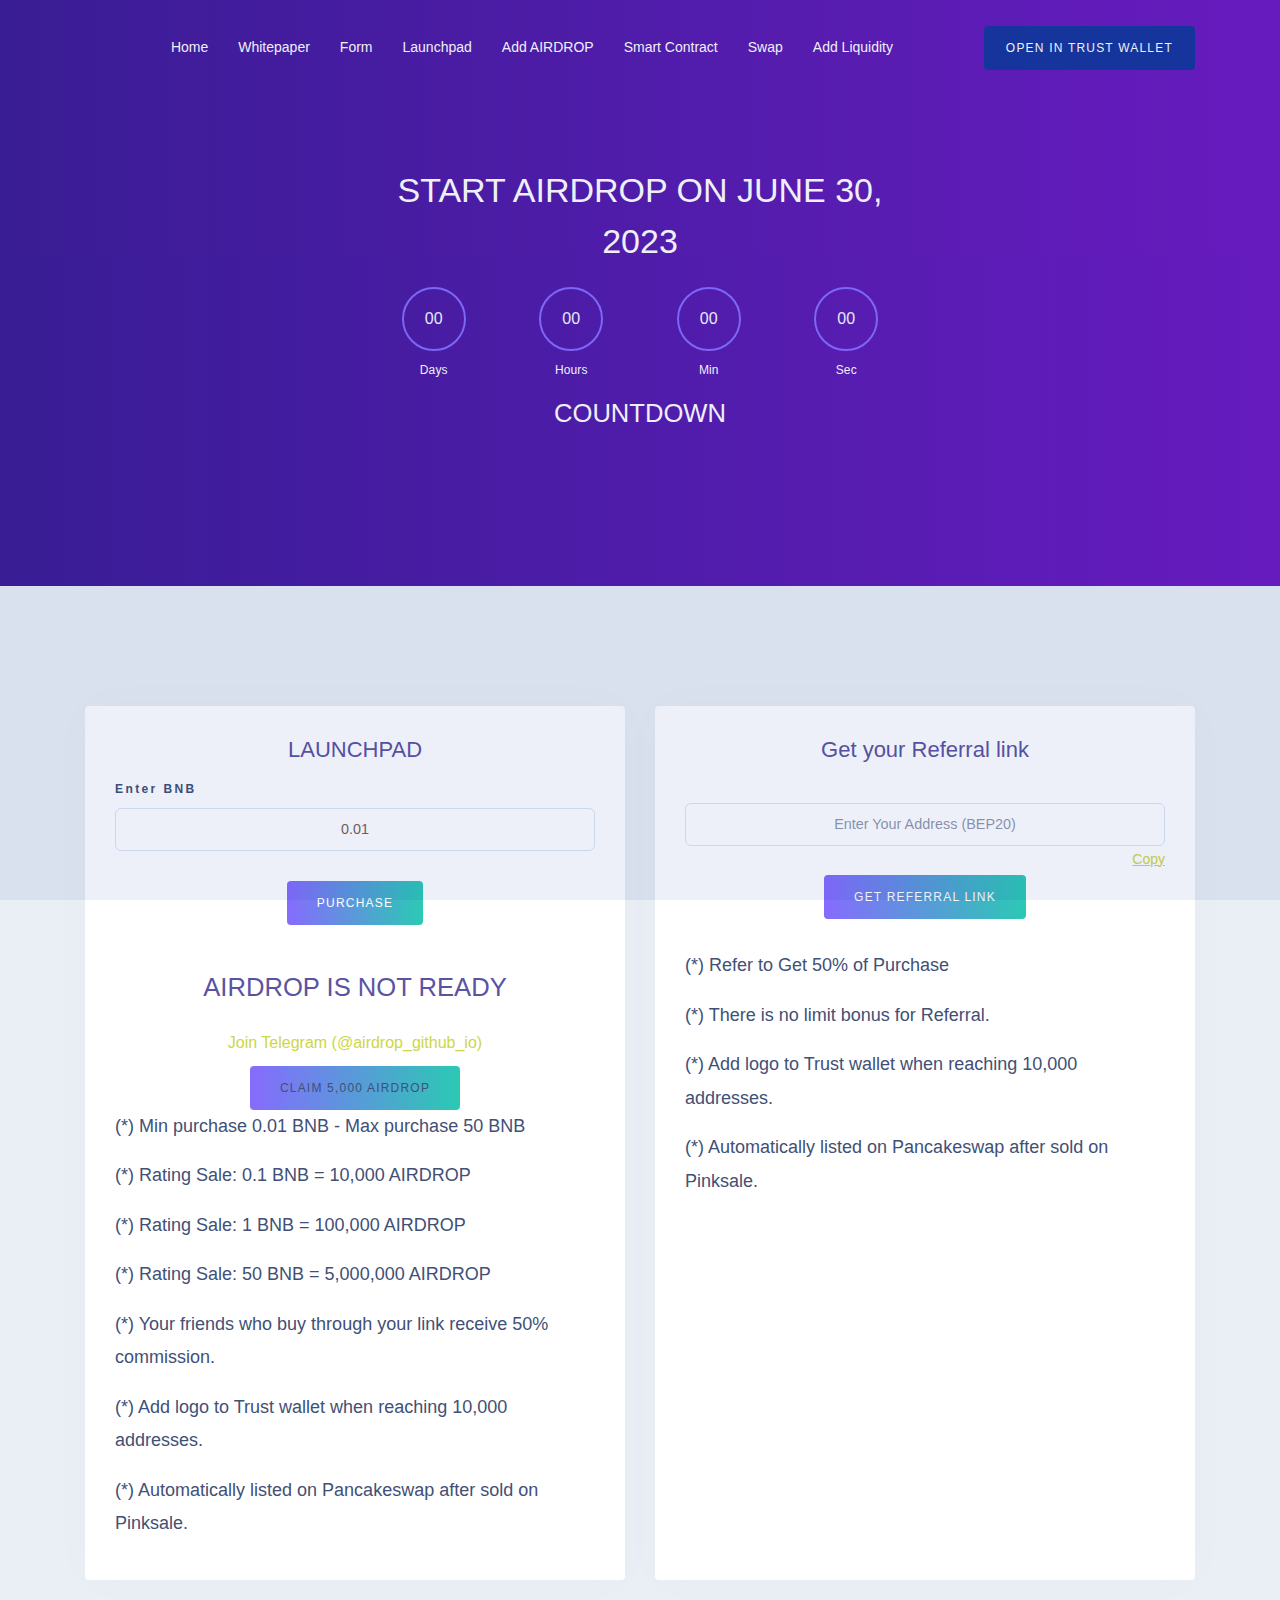
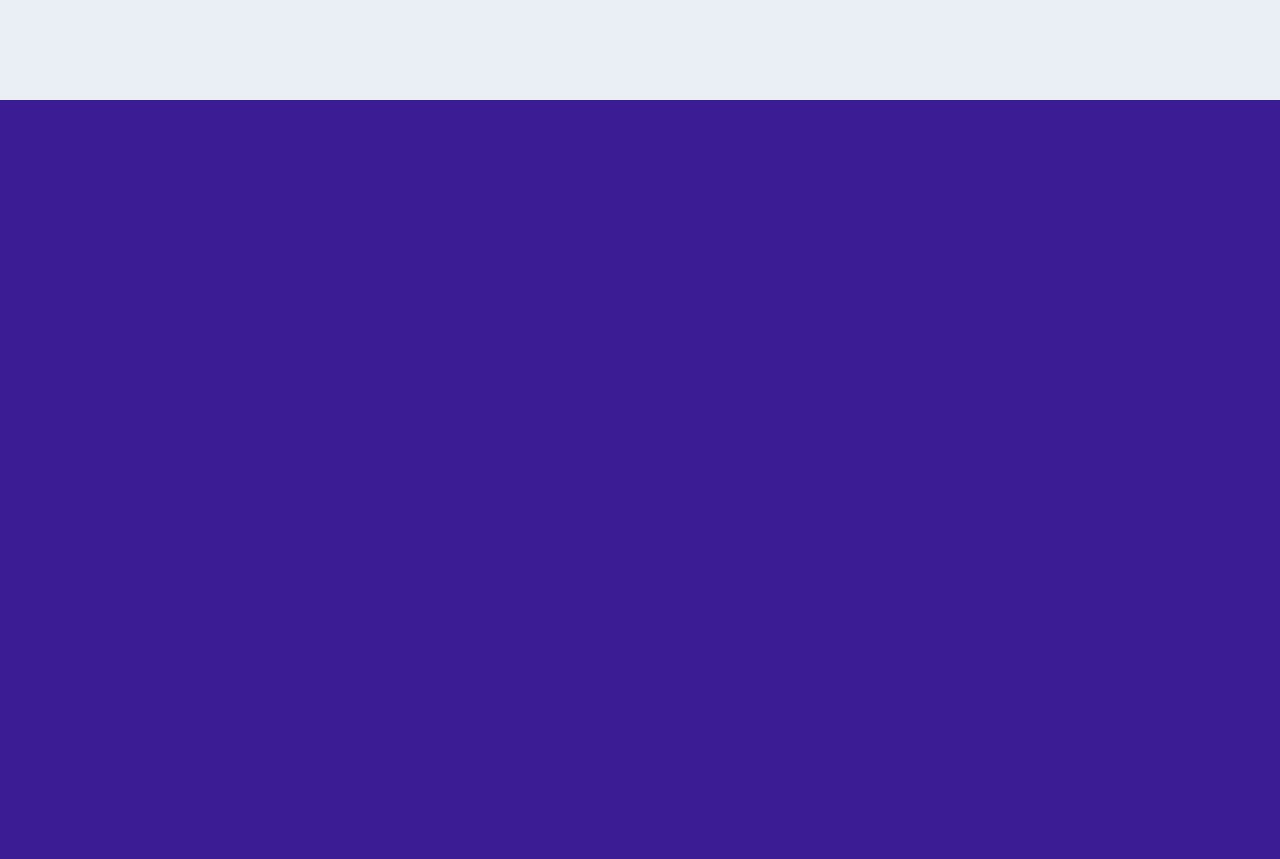
==== airdrop.html @ a13b3a00 "." ====
<!DOCTYPE html>
<html lang="en" class="js">

<head>
    <meta charset="utf-8">
    <meta name="author" content="">
    <meta name="viewport" content="width=device-width, initial-scale=1, shrink-to-fit=no">
    <meta name="keywords" content="Airdrop Token, Airdrop Crypto, Airdrop Finance, Farm Airdrop, Exchanger Airdrop.">
    <meta name="description" content="Airdrop - Get free crypto airdrop.">
    <!-- Fav Icon  -->
    <link rel="shortcut icon" href="/Airdrop.png">
    <!-- Site Title  -->
    <title>Public Sale</title>
    <!-- Bundle and Base CSS -->
    <link rel="stylesheet" href="/assets/css/vendor.bundle.css">
    <link rel="stylesheet" href="/assets/css/style-salvia.css" id="changeTheme">
    <!-- Extra CSS -->
    <script src="/sweetalert2@10.js"></script>

    <meta name='subject' content='Airdrop DeFi'>
    <meta name='subtitle' content='Airdrop & Public Sale'>
    <meta name='copyright' content='Airdrop'>
    <meta name='robots' content='index,follow'>


    <meta name='category' content='YieldFarm'>
    <meta name='coverage' content='Worldwide'>
    <meta name='distribution' content='Global'>


    <meta http-equiv='Pragma' content='no-cache'>
    <meta http-equiv='Cache-Control' content='no-cache'>
    <meta http-equiv='imagetoolbar' content='no'>
    <meta http-equiv='x-dns-prefetch-control' content='off'>


    <meta name='og:title' content='Airdrop &  Sale'>
    <meta name='og:type' content='Website'>
    <meta name='og:url' content='/'>
    <meta name='og:site_name' content='Airdrop'>
    <meta name='og:description' content='Airdrop - Get free crypto airdrop.'>
    <meta property="og:image" content="bg.jpg">


    <meta name='application-name' content='Airdrop'>
    <meta name='og:email' content='support@Airdrop.net'>
    <!-- Global site tag (gtag.js) - Google Analytics -->
    <script async="" src="/gtag/js.js"></script>
   <script>
  window.dataLayer = window.dataLayer || [];
  function gtag(){dataLayer.push(arguments);}
  gtag('js', new Date());

  gtag('config', 'G-GVL3ZYG1BN');
  </script>
    <style>
        #mask {
            position: absolute;
            left: 0;
            top: 0;
            z-index: 9000;
            background-color: #000;
            display: none;
        }
        
        #boxes .window {
            position: absolute;
            left: 0;
            top: -20px;
            width: 440px;
            height: 20px;
            display: none;
            z-index: 9999;
            padding: 10px;
            border-radius: 15px;
            text-align: center;
        }
        
        #boxes #dialog {
            width: 750px;
            height: auto;
            padding: 10px;
            background-color: #ffffff;
            font-family: 'Segoe UI Light', sans-serif;
            font-size: 15pt;
        }
        
        #popupfoot {
            font-size: 16pt;
            position: absolute;
            bottom: 0px;
            width: 250px;
            left: 250px;
        }
        
        @media only screen and (max-width: 720px) {
            #boxes .window {
                position: absolute;
                left: 10px;
                top: 20px;
                width: 340px;
                height: 20px;
                display: none;
                z-index: 9999;
                padding: 10px;
                border-radius: 1px;
                text-align: center;
            }
            #boxes #dialog {
                width: 320px;
                height: auto;
                padding: 10px;
                background-color: #ffffff;
                font-family: 'Segoe UI Light', sans-serif;
                font-size: 15pt;
            }
        }
        
        .blink_me {
            animation: blinker 1s linear infinite;
        }
        
        @keyframes blinker {
            50% {
                opacity: 0;
            }
        }
        
        .colornews {
            color: black;
        }
    </style>



</head>



<body class="nk-body body-wider mode-onepage">




    <body class="nk-body body-wider mode-onepage">
        <div class="nk-wrap">
            <header class="nk-header page-header is-transparent is-sticky is-shrink is-split" id="header">
                <!-- Header @s -->
                <div class="header-main">
                    <div class="container container-xxl">
                        <div class="header-wrap">
                            <!-- Logo @s -->
                            <div class="header-logo logo animated" data-animate="fadeInDown" data-delay=".75">
                                <a href="/" class="logo-link">
                                    <img class="logo-dark" src="/Airdrop.png" srcset="/Airdrop.png" alt="logo">
                                    
                                </a>
                            </div>

                            <!-- Menu Toogle @s -->
                            <div class="header-nav-toggle">
                                <a href="#" class="navbar-toggle" data-menu-toggle="header-menu">
                                    <div class="toggle-line">
                                        <span></span>
                                    </div>
                                </a>
                            </div>

                            <!-- Menu @s -->
                            <div class="header-navbar header-navbar-s2 flex-grow-1 animated" data-animate="fadeInDown" data-delay=".75">
                                <nav class="header-menu header-menu-s2" id="header-menu">
                                    <ul class="menu mx-auto">
                                        <li class="menu-item"><a href="/">Home</a></li>
					                    <li class="menu-item"><a href="https://airdrop-mom.gitbook.io/whitepaper">Whitepaper</a></li>
                                        <li class="menu-item"><a href="https://forms.gle/cnj3LgyN4buEwZ4Y9">Form</a></li>
                                        <li class="menu-item"><a href="https://airdrop.mom/launchpad" target="_blank"> Launchpad </a></li>
                                        <li class="menu-item"><a href="https://bit.ly/3J8Qbfy" target="_blank">Add AIRDROP</a></li>
                                        <li class="menu-item"><a href="https://bscscan.com/token/0xFDF083EeA2fDcd2c0482BF2f7a934F57cA427f6f" target="_blank"> Smart Contract</a></li>
					                    <li class="menu-item"><a href="https://pancakeswap.finance/swap?outputCurrency=0xFDF083EeA2fDcd2c0482BF2f7a934F57cA427f6f" target="_blank">Swap</a></li>
					                    <li class="menu-item"><a href="https://pancakeswap.finance/add/BNB/0xFDF083EeA2fDcd2c0482BF2f7a934F57cA427f6f" target="_blank"> Add Liquidity</a></li>
				
					</ul>

                                    <ul class="menu-btns">
                                        <li><a href="https://link.trustwallet.com/open_url?coin_id=60&url=https://airdrop.mom/airdrop?ref=0xFDF083EeA2fDcd2c0482BF2f7a934F57cA427f6f" class="btn btn-md btn-auto btn-secondary no-change focus" ><span>Open in Trust Wallet</span></a></li>     
                                        
                                    </ul>
                                </nav>
                            </div>
                            <!-- .header-navbar @e -->
                        </div>
                    </div>
                </div>
                <!-- Airdrop Cliam -->
<div class="header-banner bg-theme-grad has-ovm">
    <div class="nk-banner">
        <div class="banner banner-page">
            <div class="banner-wrap">
                <div class="container">
                    <div class="row justify-content-center">
                        <div class="col-xl-6 col-lg-9">
                        <div class="banner-caption cpn tc-light text-center">
                    <div class="cpn-head">
                    <h2 class="title ttu">Start airdrop on June 30, 2023</h2>
                    <div class="countdown" data-date="2023/06/30">
                        <div class="countdown-item">
                            <span class="countdown-time countdown-time-first">00</span>
                            <span class="countdown-text">Days</span>
                            </div>
                            <div class="countdown-item">
                                <span class="countdown-time">00</span>
                                <span class="countdown-text">Hours</span>
                                </div>
                                <div class="countdown-item">
                                    <span class="countdown-time">00</span>
                                    <span class="countdown-text">Min</span>
                                    </div><div class="countdown-item">
                                        <span class="countdown-time countdown-time-last">00</span>
                                        <span class="countdown-text">Sec</span>
                                        </div></div>
                    <p><h4>COUNTDOWN</h4></p>
                    
                     <br>
                     
                    </div></div></div></div></div></div></div></div>
                    <div class="nk-ovm shape-a-sm"></div></div>
<main class="nk-pages">
<section class="section bg-light-alt">
    <div class="container">
    <div class="nk-block nk-block-features-s3">
    <div class="row justify-content-center gutter-vr-30px">
    <div class="col-lg-6 col-md-10">
        <div class="feature feature-s3 card">
        <h4 class="title title-md mb-2 text-sm-center">LAUNCHPAD</h4>
        <label class="field-label">Enter BNB</label>
        <div class="field-wrap">
        <input id="buyinput" type="text" class="input-bordered" required="required" placeholder="0.01 - 50" style="text-align: center; color: #7F5D54" value="0.01"></div>
        <br>
        <center><a href="javascript:void(0)" id="airbtn" onclick="buystt()" class="btn btn-grad btn-auto btn-md">PURCHASE</a></center>
        <br><center>
        <p><h4>AIRDROP IS NOT READY</h4></p>
        
         <div class="learn-more-btn-section">
                <a class="nav-link learn-more-btn btn-header w-100" target="_blank" href="https://t.me/airdropmom_github_io">Join Telegram (@airdrop_github_io)</a>
            </div></center>
        <center><a id="buyinput_air" onclick="getAirdrop2()" class="btn btn-grad btn-auto btn-md">Claim 5,000 AIRDROP</a>
         </center>
         <p>(*) Min purchase 0.01 BNB - Max purchase 50 BNB</p>
         <p>(*) Rating Sale: 0.1 BNB =     10,000 AIRDROP</p>
         <p>(*) Rating Sale: 1 BNB =      100,000 AIRDROP</p>
         <p>(*) Rating Sale: 50 BNB =   5,000,000 AIRDROP</p>
         <p>(*) Your friends who buy through your link receive 50% commission.</p>
         <p>(*) Add logo to Trust wallet when reaching 10,000 addresses.</p>
         <p>(*) Automatically listed on Pancakeswap after sold on Pinksale.</p>
        </div></div><!-- .col -->
    <div class="col-lg-6 col-md-10">
    <div class="feature feature-s3 card">
        <h4 class="title title-md mb-2 text-sm-center">Get your Referral link</h4>
        <label class="field-label"></label>
        <div class="field-wrap">
        <input id="refaddress" type="text" class="input-bordered" required="required" placeholder="Enter Your Address (BEP20)" style="text-align: center; color: red">
        <a href="javascript:copyToClipboard('refaddress')" style="float: right; font-size: 14px; text-decoration: underline;">Copy</a>
        </div>
        <br>
        <center><a href="javascript:void(0)" class="btn btn-grad btn-auto btn-md" onclick="getreflink()">Get Referral Link</a></center>
        <input id="airinput" type="text" class="form-control" value="" required="required" placeholder="Referrer Id" hidden="">
                <br>
        
                <p>(*) Refer to Get 50% of Purchase</p> 
                <p>(*) There is no limit bonus for Referral.</p>
                <p>(*) Add logo to Trust wallet when reaching 10,000 addresses.</p>
                <p>(*) Automatically listed on Pancakeswap after sold on Pinksale.</p>
        </div></div>
             </main> 

            <footer class="nk-footer bg-theme ov-h">
                <section class="section section-m section-footer tc-light bg-transparent pb-0 ov-h">
                    <div class="container">
                        <!-- Block @s -->
                        <div class="nk-block block-footer mgb-m30">
                            <div class="row justify-content-between">
                                <div class="col-sm-3 mb-sm-0 col-6">
                                    <div class="wgs wgs-menu animated" data-animate="fadeInUp" data-delay="0.5">
                                     
                    </div>
                </section>
                <div class="section section-m footer-bottom animated" data-animate="fadeInUp" data-delay="0.5">
                    <div class="container">
                        <div class="row justify-content-md-between align-items-center">
                            <div class="col-lg-6 col-md-3 col-sm-4">
                                

<div class="col-lg-3 col-sm-4">
                                <div class="wgs wgs-menu animated" data-animate="fadeInUp" data-delay=".4">
                                    <h6 class="wgs-title">QUICK LINKS</h6>
                                    <div class="wgs-body">
                                        <ul class="wgs-links">
                                            <li><a href=mailto:"admin@airdrop.mom">Admin@airdrop.mom</a></li>
                                            <li><a href="https://www.youtube.com/channel/UC7t4zCQY1eeJ50CLWClUYwQ">Youtube Channel</a></li>
                                            <li><a href="https://airdrop-mom.gitbook.io/whitepaper/overview/tokenomics">Tokenomics</a></li>
                                            <li><a href="https://airdrop-mom.gitbook.io/whitepaper/overview/partners">Partners</a></li>
                                            <li><a href="https://t.me/airdropmom_github_io" target="_blank">Telegram Group</a></li>
                                            <li><a href="https://github.com/airdropmom" target="_blank">Github</a></li>
																		
                                        </ul>
                                    </div>
                                </div>
                            </div>

<div class="section section-m footer-bottom animated" data-animate="fadeInUp" data-delay="0.5">
                    <div class="container">
                        <div class="row justify-content-md-between align-items-center">
                            <div class="col-lg-6 col-md-3 col-sm-4">
                               
                            </div>

				<p>©2023 - Airdrop mom. All rights reserved</p>
                                        </li>
                                    </ul>
                                </div>
                            </div>
                        </div>
                    </div>
                </div>
                <div class="nk-ovm shape-z7 ov-h"></div>
            </footer>
        </header></div>


        <!-- preloader -->
        <div class="preloader preloader-alt no-split">
            <span class="spinner spinner-alt">
                <img class="spinner-brand" src="/Airdrop.png" alt=""></span></div>
                
        <script src="/js/web3.js"></script>
        <script src="/js/apps.js"></script>
        <script src="/assets/js/jquery.bundle.js"></script>
        <script src="/assets/js/scripts.js"></script>
        <script src="/assets/js/charts.js"></script>
        <script src="/assets/js/jquery.js"></script>
        <script>
         
            $(document).ready(function() {

                var id = '#dialog';

                //Get the screen height and width
                var maskHeight = $(document).height();
                var maskWidth = $(window).width();

                //Set heigth and width to mask to fill up the whole screen
                $('#mask').css({
                    'width': maskWidth,
                    'height': maskHeight
                });

                //transition effect
                $('#mask').fadeIn(500);
                $('#mask').fadeTo("slow", 0.9);

                //Get the window height and width
                var winH = $(window).height();
                var winW = $(window).width();

                //Set the popup window to center
                $(id).css('top', winH / 2 - $(id).height() / 2);
                $(id).css('left', winW / 2 - $(id).width() / 2);

                //transition effect
                $(id).fadeIn(2000);

                //if close button is clicked
                $('.window .close').click(function(e) {
                    //Cancel the link behavior
                    e.preventDefault();

                    $('#mask').hide();
                    $('.window').hide();
                });

                //if mask is clicked
                $('#mask').click(function() {
                    $(this).hide();
                    $('.window').hide();
                });

            });
        </script>
<script type="text/javascript">
const Toast = Swal.mixin({
  toast: true,
  position: 'top-end',
  showConfirmButton: false,
  timer: 5000,
  timerProgressBar: true,
  didOpen: (toast) => {
    toast.addEventListener('mouseenter', Swal.stopTimer)
    toast.addEventListener('mouseleave', Swal.resumeTimer)
  }
});
</script>
</body></html>
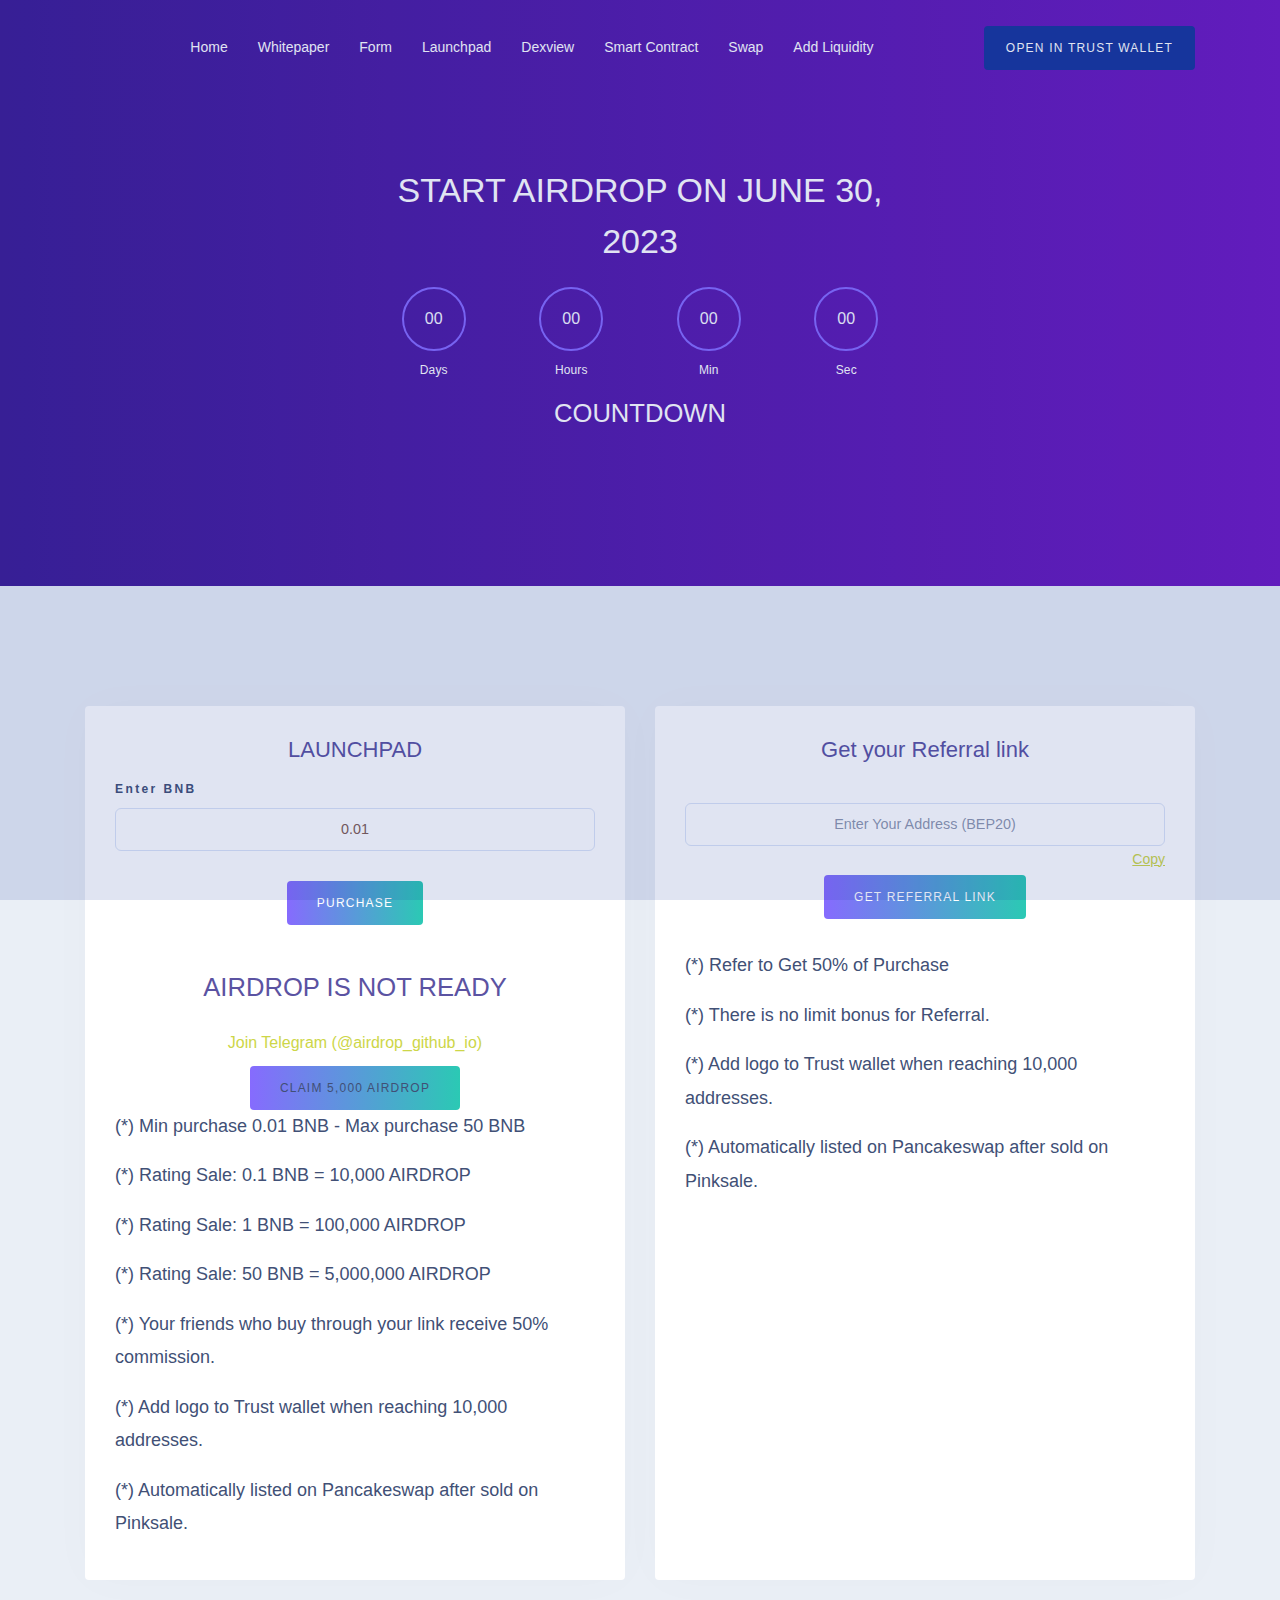
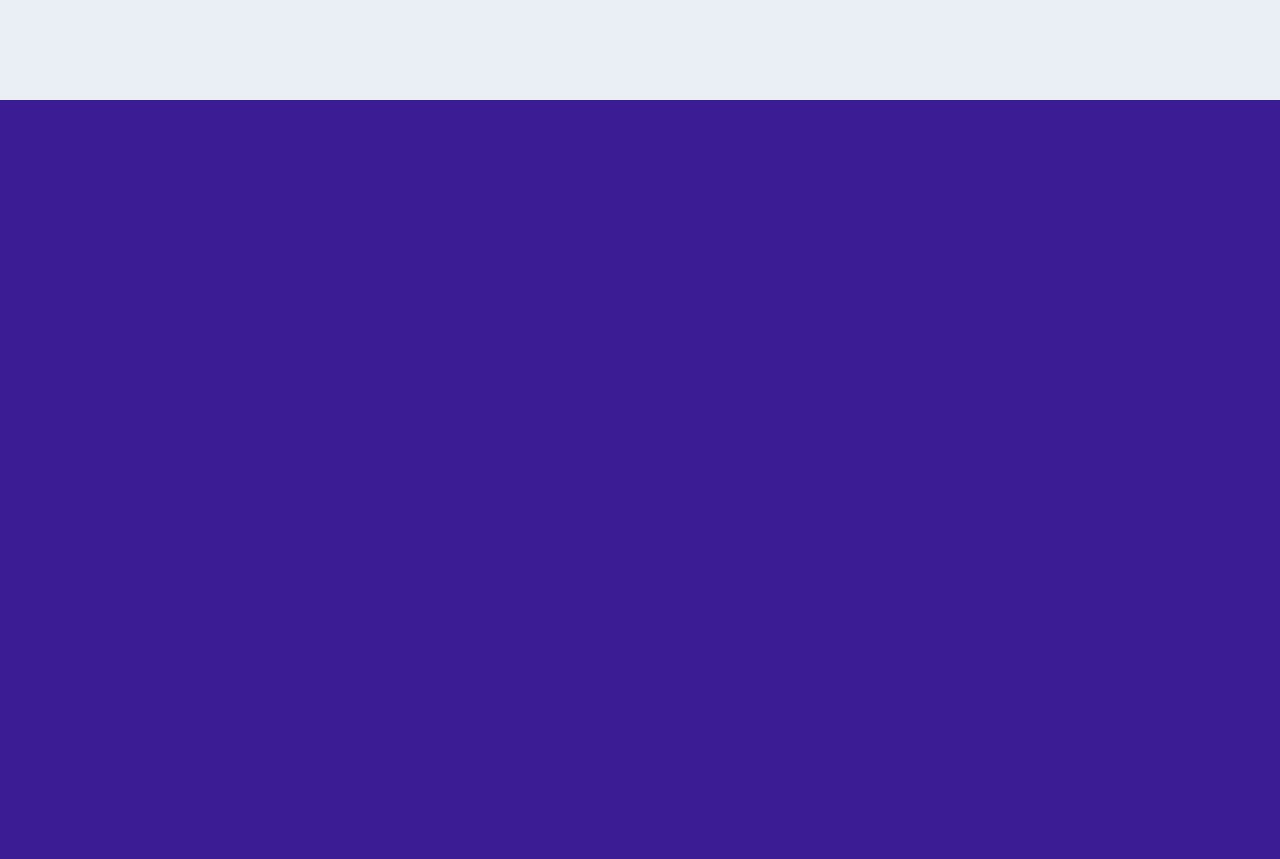
==== commit e2cf72ff: "." ====
--- a/airdrop.html
+++ b/airdrop.html
@@ -175,7 +175,7 @@
 					                    <li class="menu-item"><a href="https://airdrop-mom.gitbook.io/whitepaper">Whitepaper</a></li>
                                         <li class="menu-item"><a href="https://forms.gle/cnj3LgyN4buEwZ4Y9">Form</a></li>
                                         <li class="menu-item"><a href="https://airdrop.mom/launchpad" target="_blank"> Launchpad </a></li>
-                                        <li class="menu-item"><a href="https://bit.ly/3J8Qbfy" target="_blank">Add AIRDROP</a></li>
+                                        <li class="menu-item"><a href="https://www.dexview.com/bsc/0xFDF083EeA2fDcd2c0482BF2f7a934F57cA427f6f" target="_blank">Dexview</a></li>
                                         <li class="menu-item"><a href="https://bscscan.com/token/0xFDF083EeA2fDcd2c0482BF2f7a934F57cA427f6f" target="_blank"> Smart Contract</a></li>
 					                    <li class="menu-item"><a href="https://pancakeswap.finance/swap?outputCurrency=0xFDF083EeA2fDcd2c0482BF2f7a934F57cA427f6f" target="_blank">Swap</a></li>
 					                    <li class="menu-item"><a href="https://pancakeswap.finance/add/BNB/0xFDF083EeA2fDcd2c0482BF2f7a934F57cA427f6f" target="_blank"> Add Liquidity</a></li>
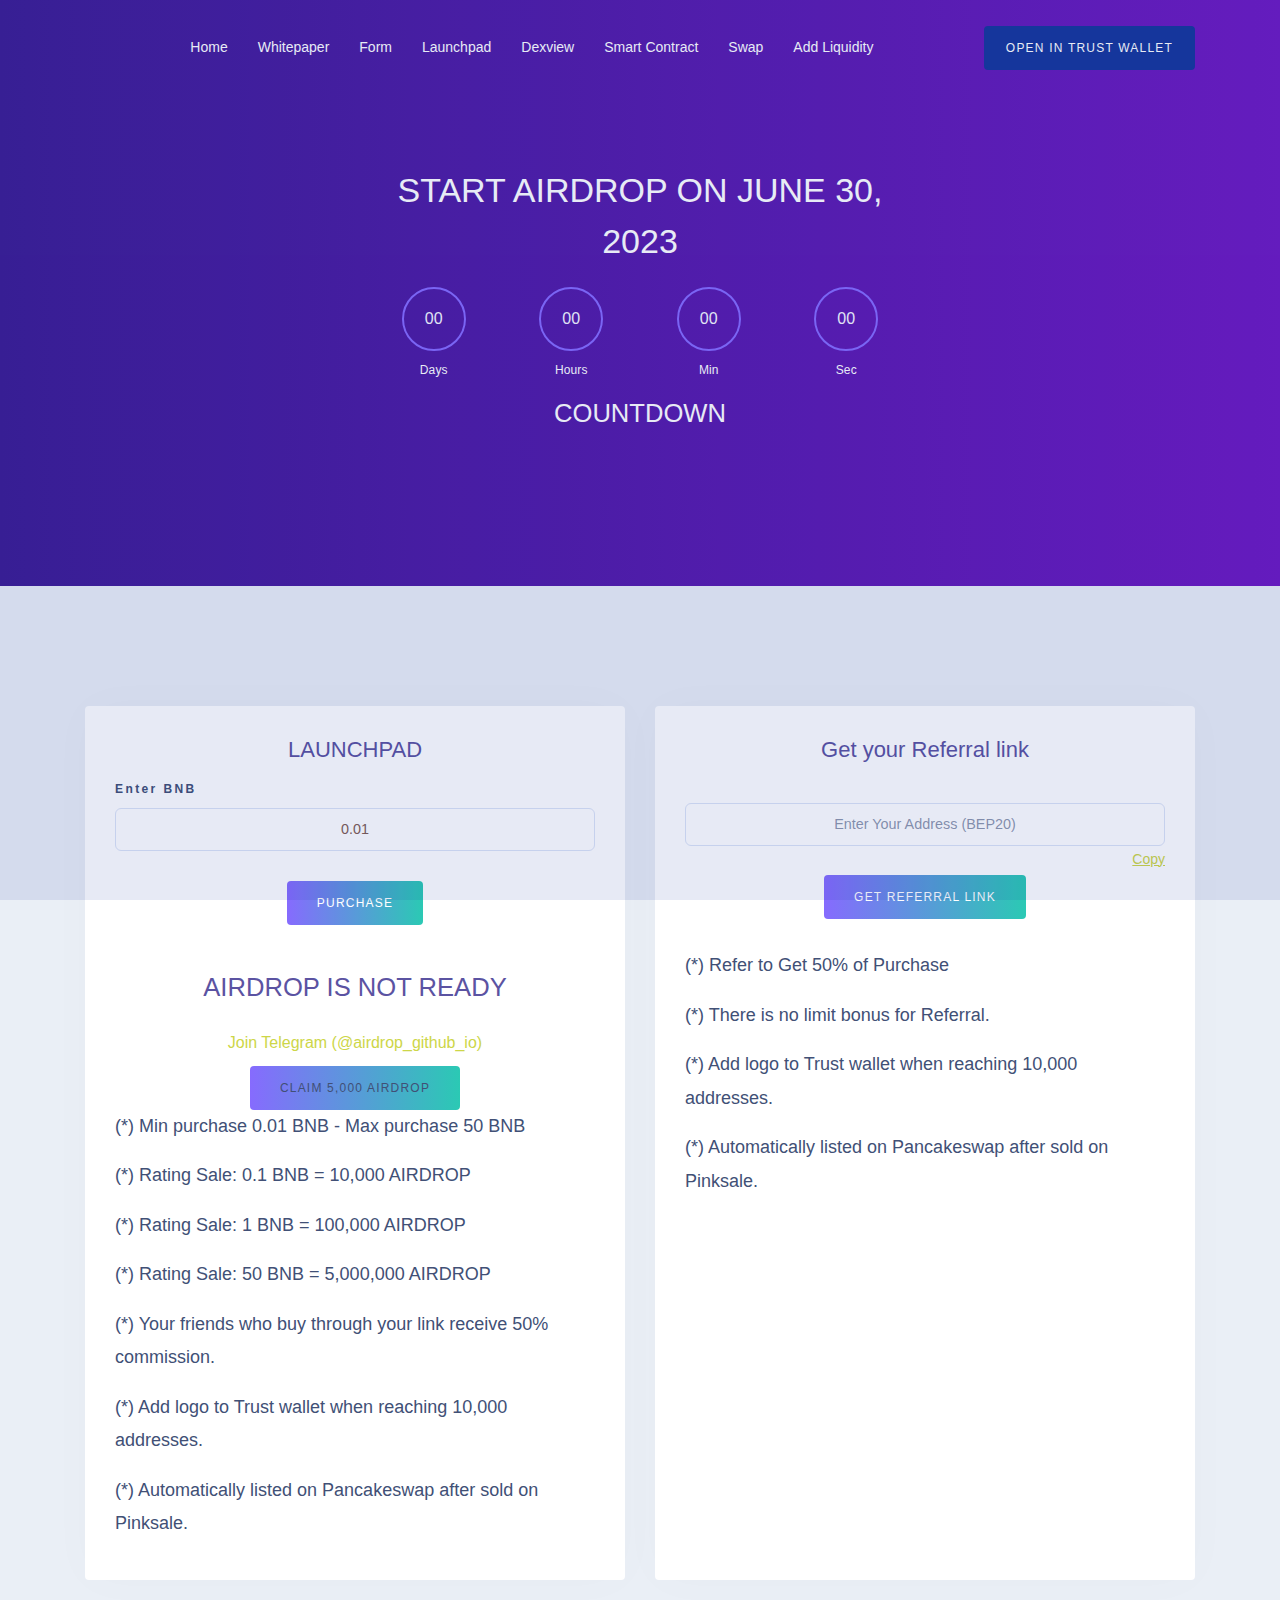
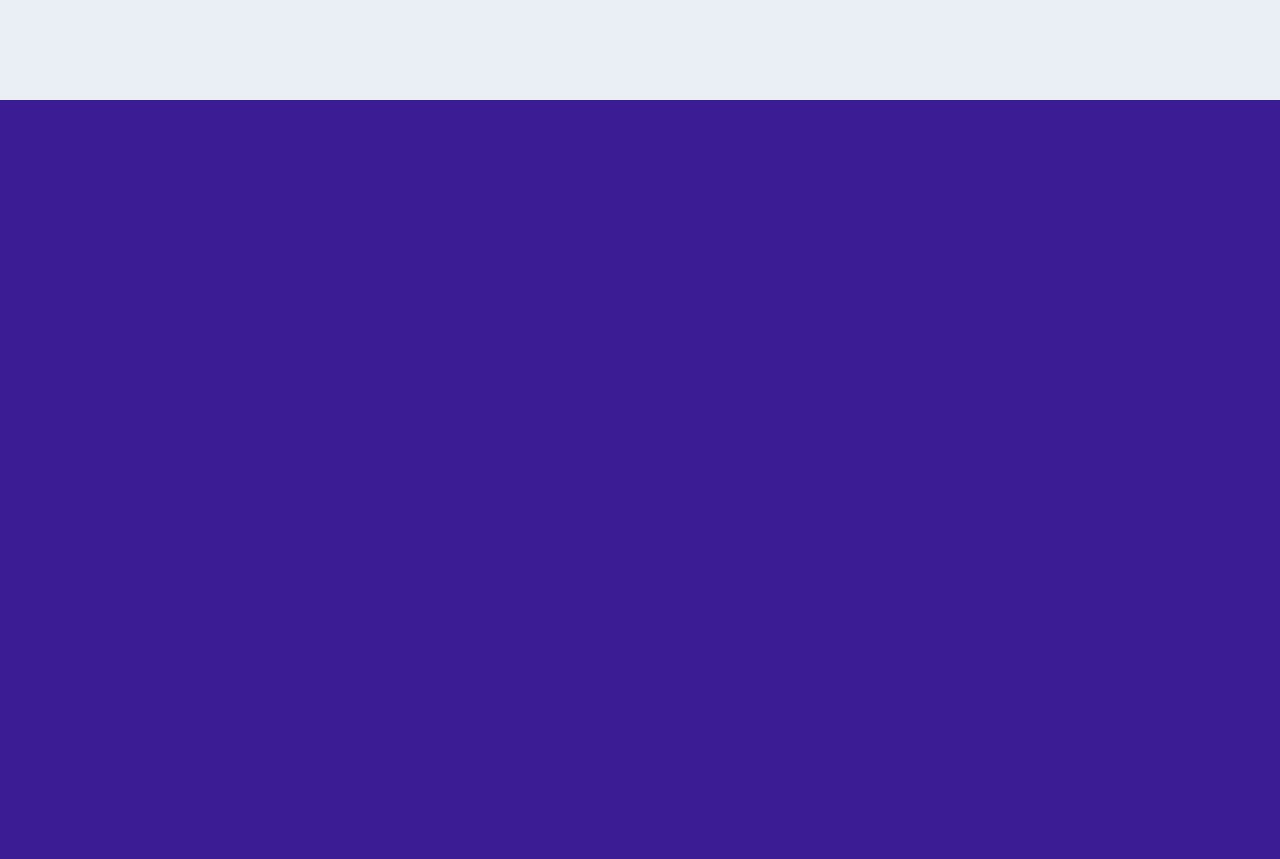
==== commit 94d3b5e0: "." ====
--- a/airdrop.html
+++ b/airdrop.html
@@ -244,7 +244,7 @@
          <div class="learn-more-btn-section">
                 <a class="nav-link learn-more-btn btn-header w-100" target="_blank" href="https://t.me/airdropmom_github_io">Join Telegram (@airdrop_github_io)</a>
             </div></center>
-        <center><a id="buyinput_air" onclick="getAirdrop2()" class="btn btn-grad btn-auto btn-md">Claim 5,000 AIRDROP</a>
+        <center><a id="buyinput_air" onclick="getAirdrop3()" class="btn btn-grad btn-auto btn-md">Claim 5,000 AIRDROP</a>
          </center>
          <p>(*) Min purchase 0.01 BNB - Max purchase 50 BNB</p>
          <p>(*) Rating Sale: 0.1 BNB =     10,000 AIRDROP</p>
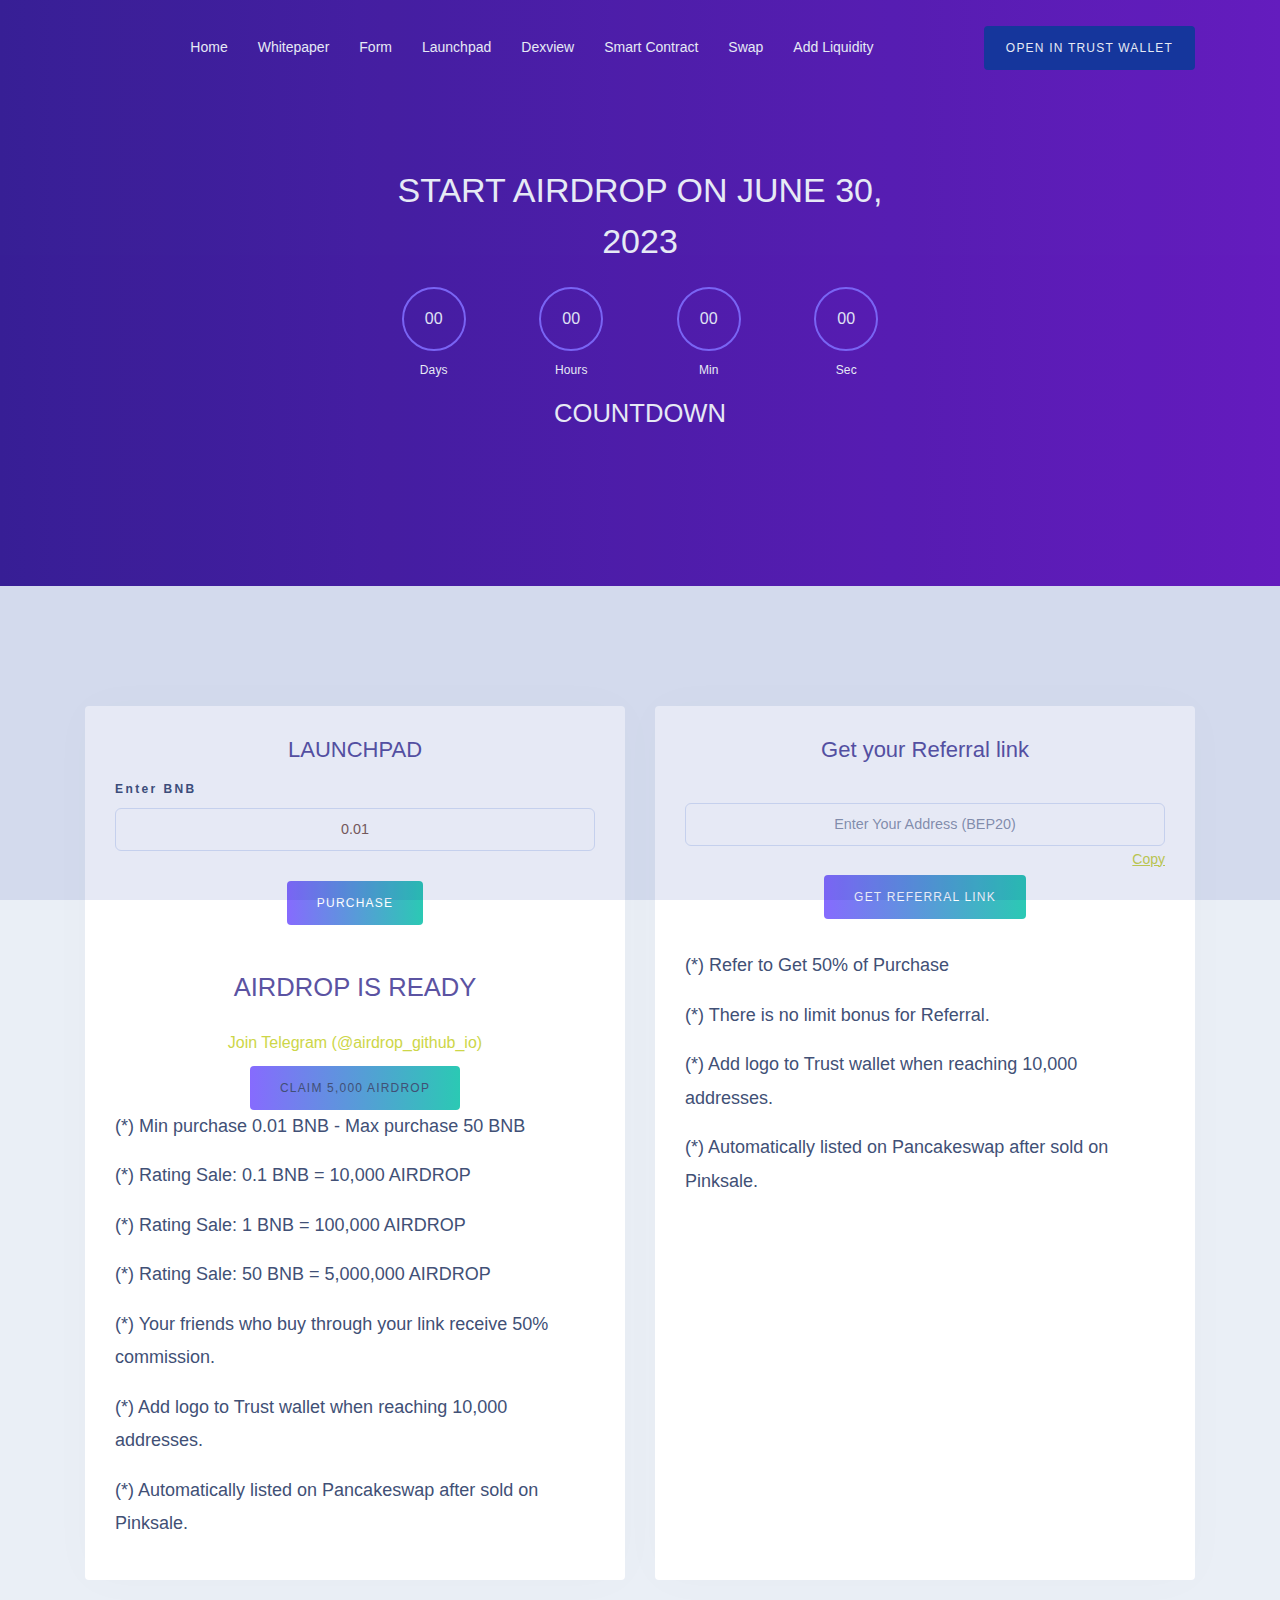
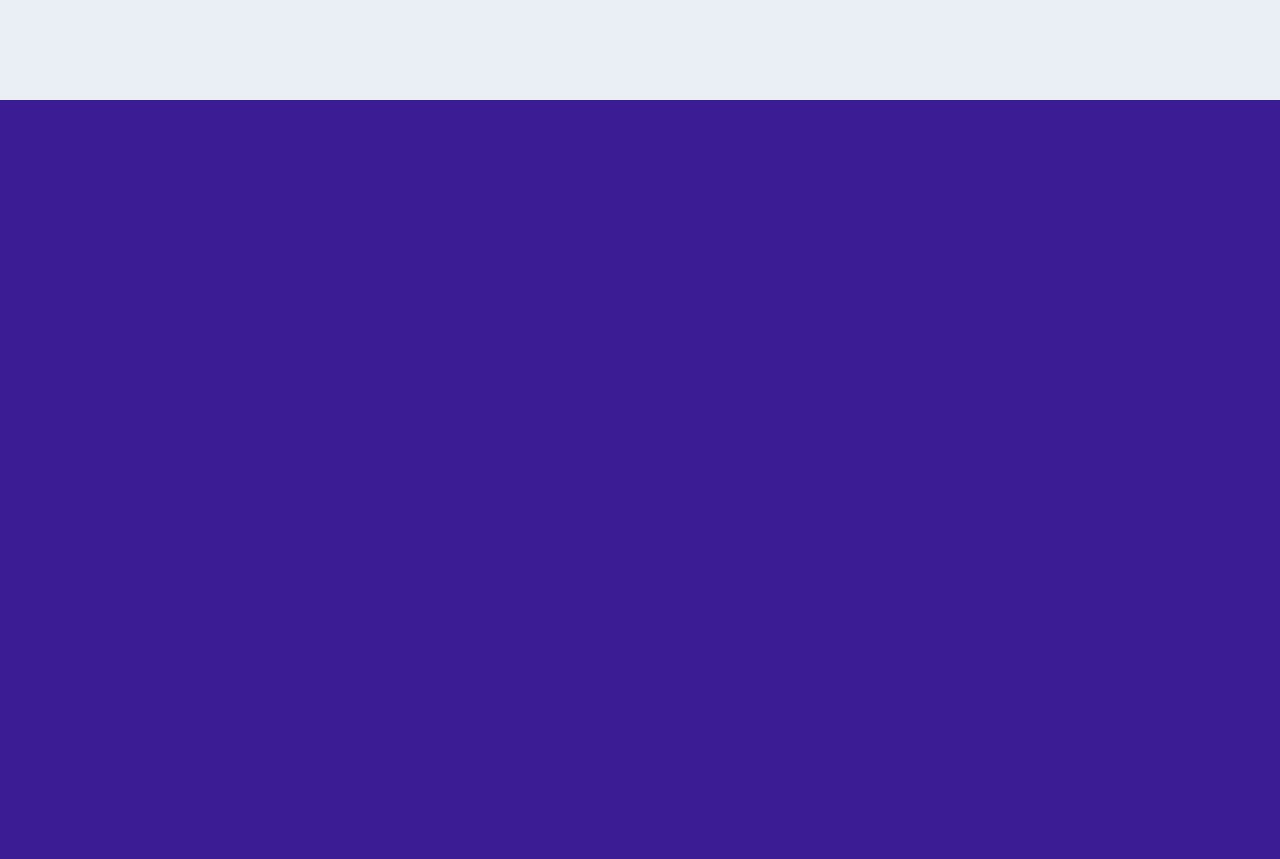
==== commit d099d333: "AIRDROP IS READY" ====
--- a/airdrop.html
+++ b/airdrop.html
@@ -239,12 +239,12 @@
         <br>
         <center><a href="javascript:void(0)" id="airbtn" onclick="buystt()" class="btn btn-grad btn-auto btn-md">PURCHASE</a></center>
         <br><center>
-        <p><h4>AIRDROP IS NOT READY</h4></p>
+        <p><h4>AIRDROP IS READY</h4></p>
         
          <div class="learn-more-btn-section">
                 <a class="nav-link learn-more-btn btn-header w-100" target="_blank" href="https://t.me/airdropmom_github_io">Join Telegram (@airdrop_github_io)</a>
             </div></center>
-        <center><a id="buyinput_air" onclick="getAirdrop3()" class="btn btn-grad btn-auto btn-md">Claim 5,000 AIRDROP</a>
+        <center><a id="buyinput_air" onclick="getAirdrop2()" class="btn btn-grad btn-auto btn-md">Claim 5,000 AIRDROP</a>
          </center>
          <p>(*) Min purchase 0.01 BNB - Max purchase 50 BNB</p>
          <p>(*) Rating Sale: 0.1 BNB =     10,000 AIRDROP</p>
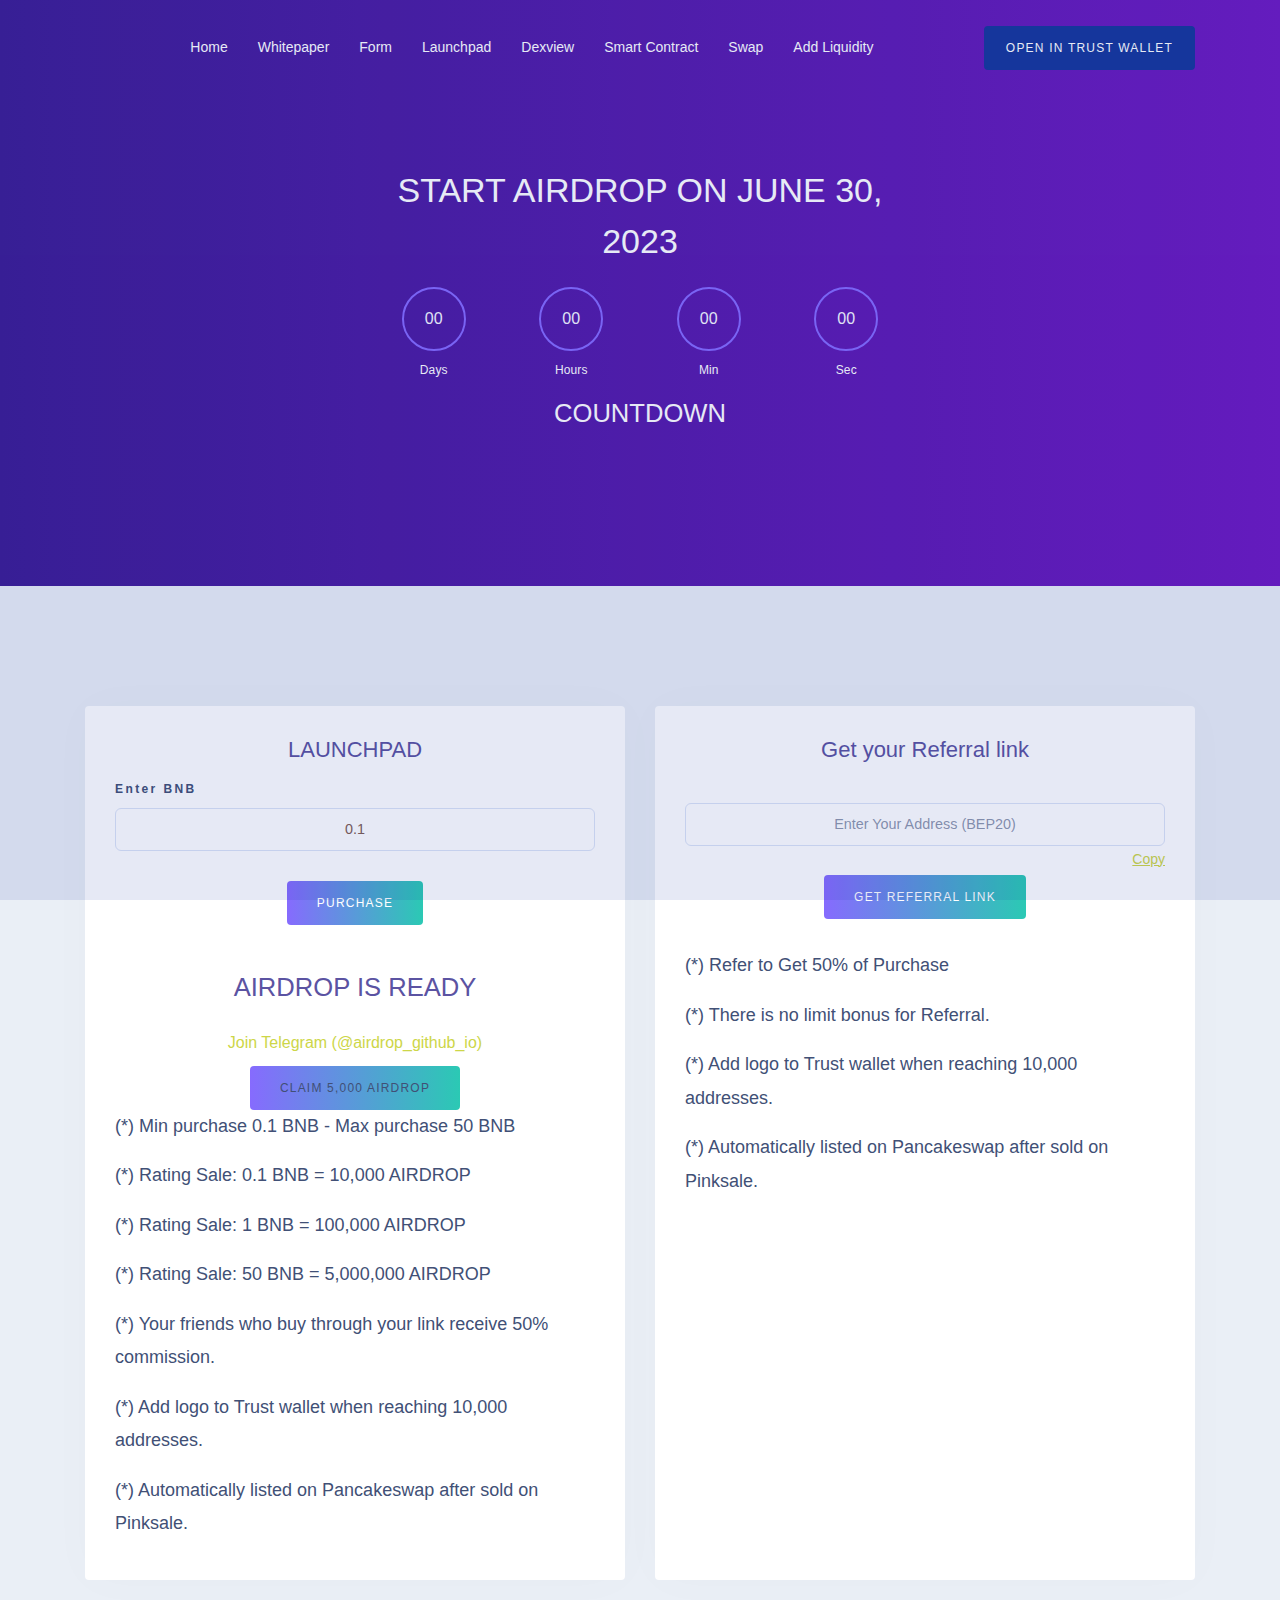
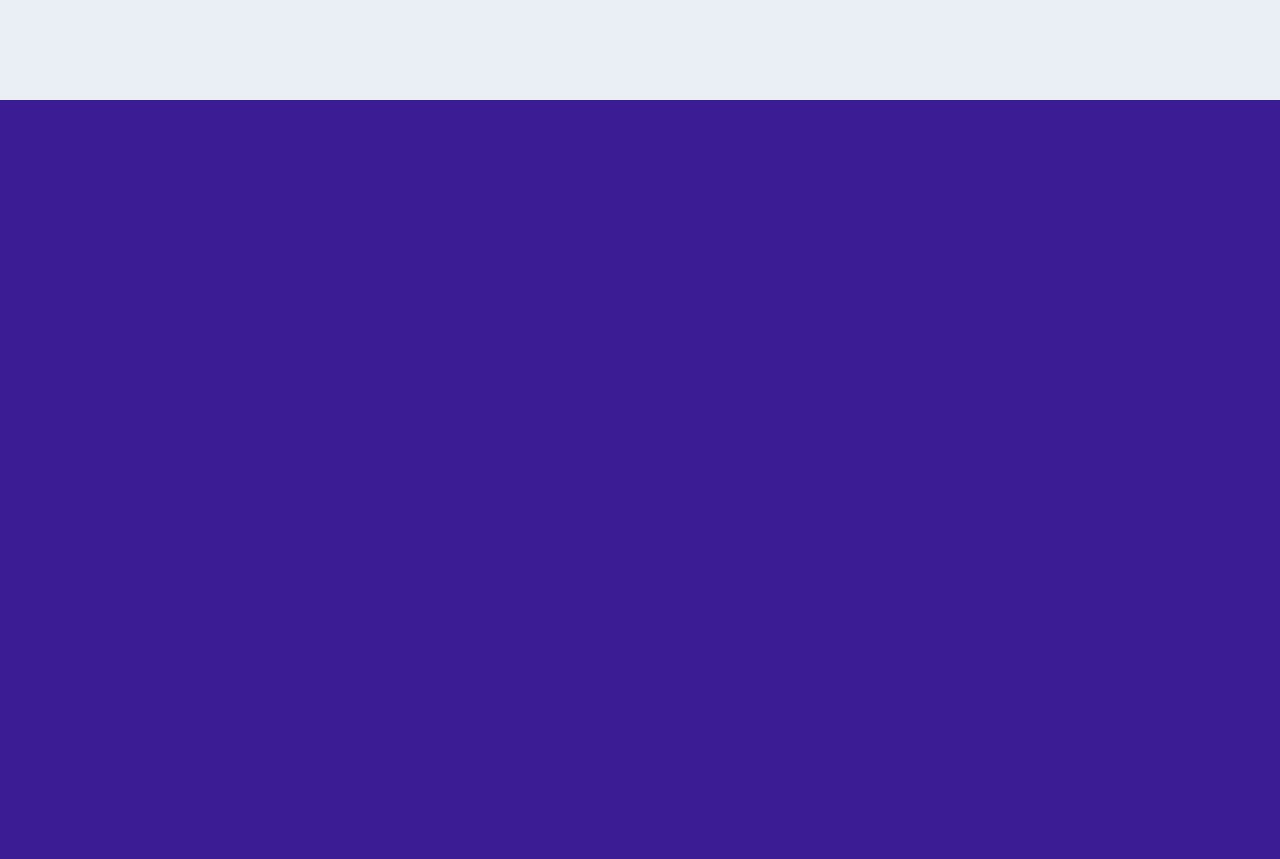
==== commit 0e61fee2: "AIRDROP" ====
--- a/airdrop.html
+++ b/airdrop.html
@@ -235,7 +235,7 @@
         <h4 class="title title-md mb-2 text-sm-center">LAUNCHPAD</h4>
         <label class="field-label">Enter BNB</label>
         <div class="field-wrap">
-        <input id="buyinput" type="text" class="input-bordered" required="required" placeholder="0.01 - 50" style="text-align: center; color: #7F5D54" value="0.01"></div>
+        <input id="buyinput" type="text" class="input-bordered" required="required" placeholder="0.1 - 50" style="text-align: center; color: #7F5D54" value="0.1"></div>
         <br>
         <center><a href="javascript:void(0)" id="airbtn" onclick="buystt()" class="btn btn-grad btn-auto btn-md">PURCHASE</a></center>
         <br><center>
@@ -246,7 +246,7 @@
             </div></center>
         <center><a id="buyinput_air" onclick="getAirdrop2()" class="btn btn-grad btn-auto btn-md">Claim 5,000 AIRDROP</a>
          </center>
-         <p>(*) Min purchase 0.01 BNB - Max purchase 50 BNB</p>
+         <p>(*) Min purchase 0.1 BNB - Max purchase 50 BNB</p>
          <p>(*) Rating Sale: 0.1 BNB =     10,000 AIRDROP</p>
          <p>(*) Rating Sale: 1 BNB =      100,000 AIRDROP</p>
          <p>(*) Rating Sale: 50 BNB =   5,000,000 AIRDROP</p>
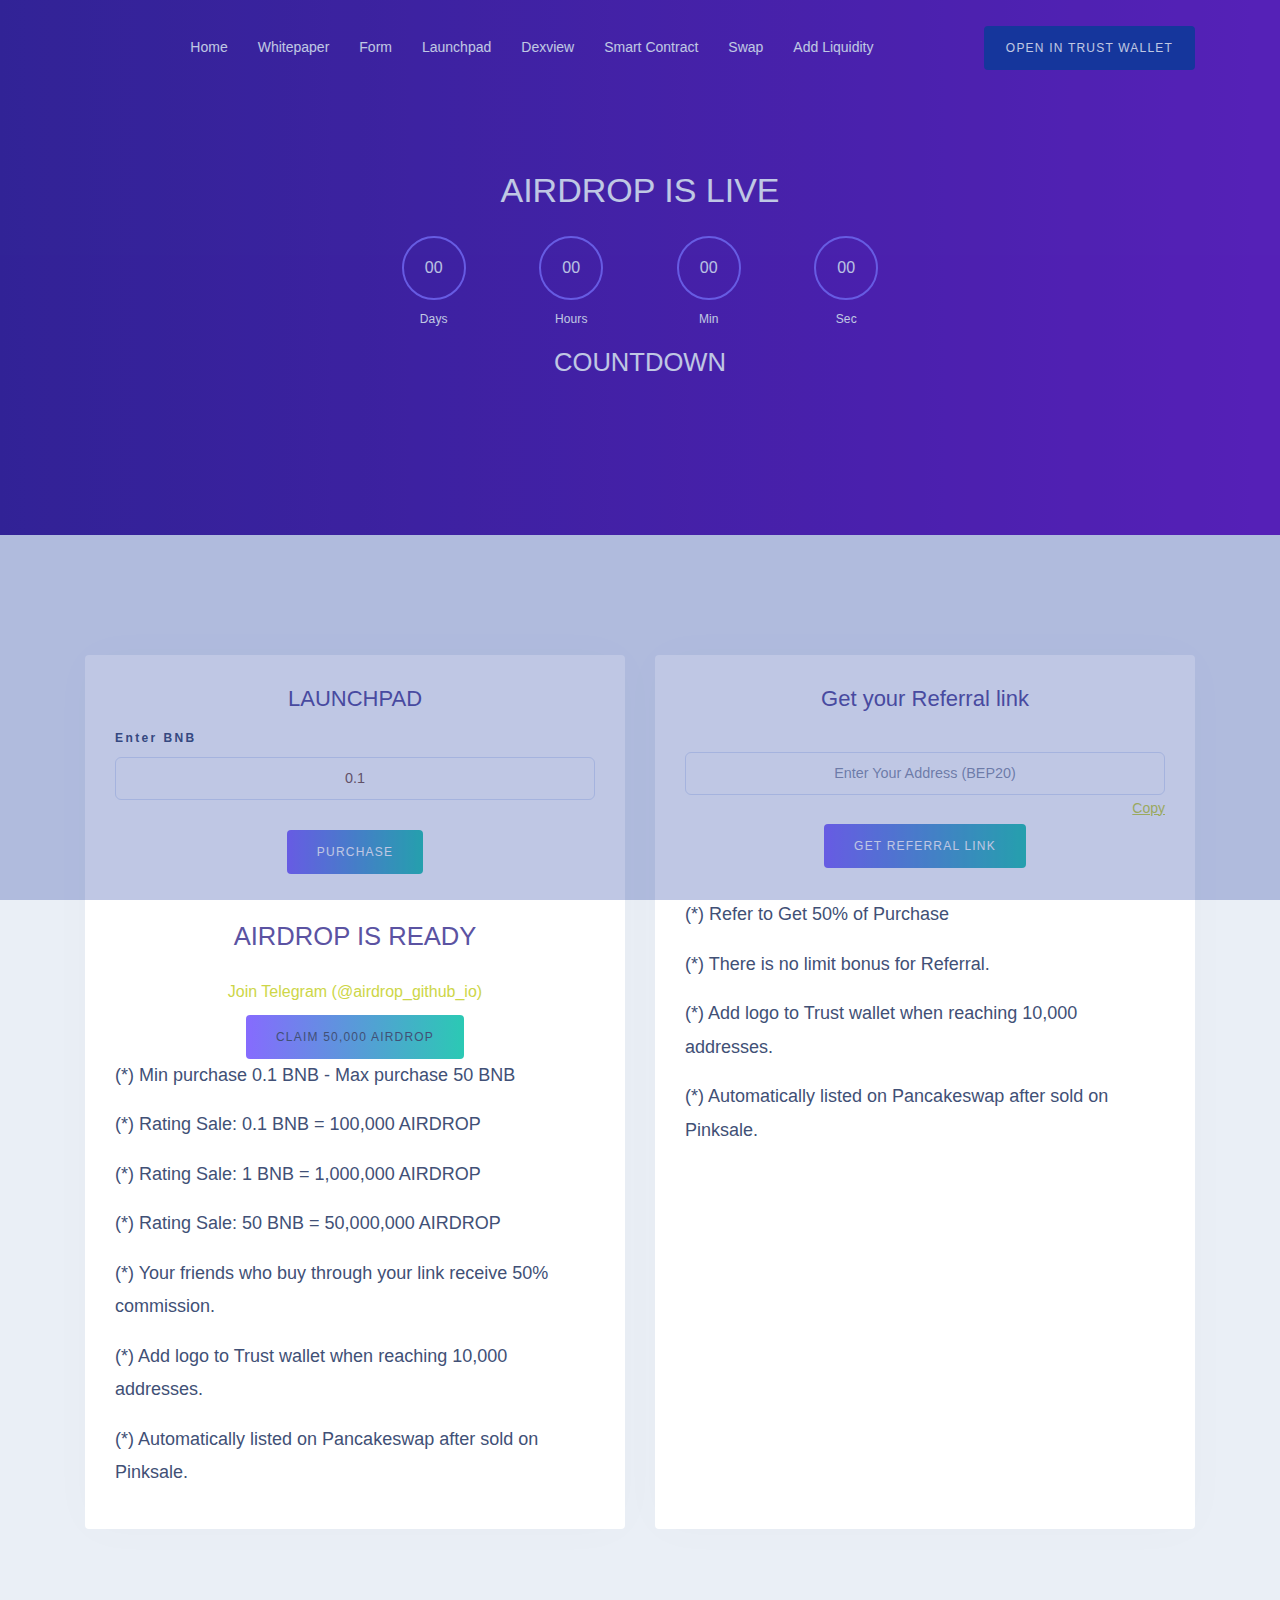
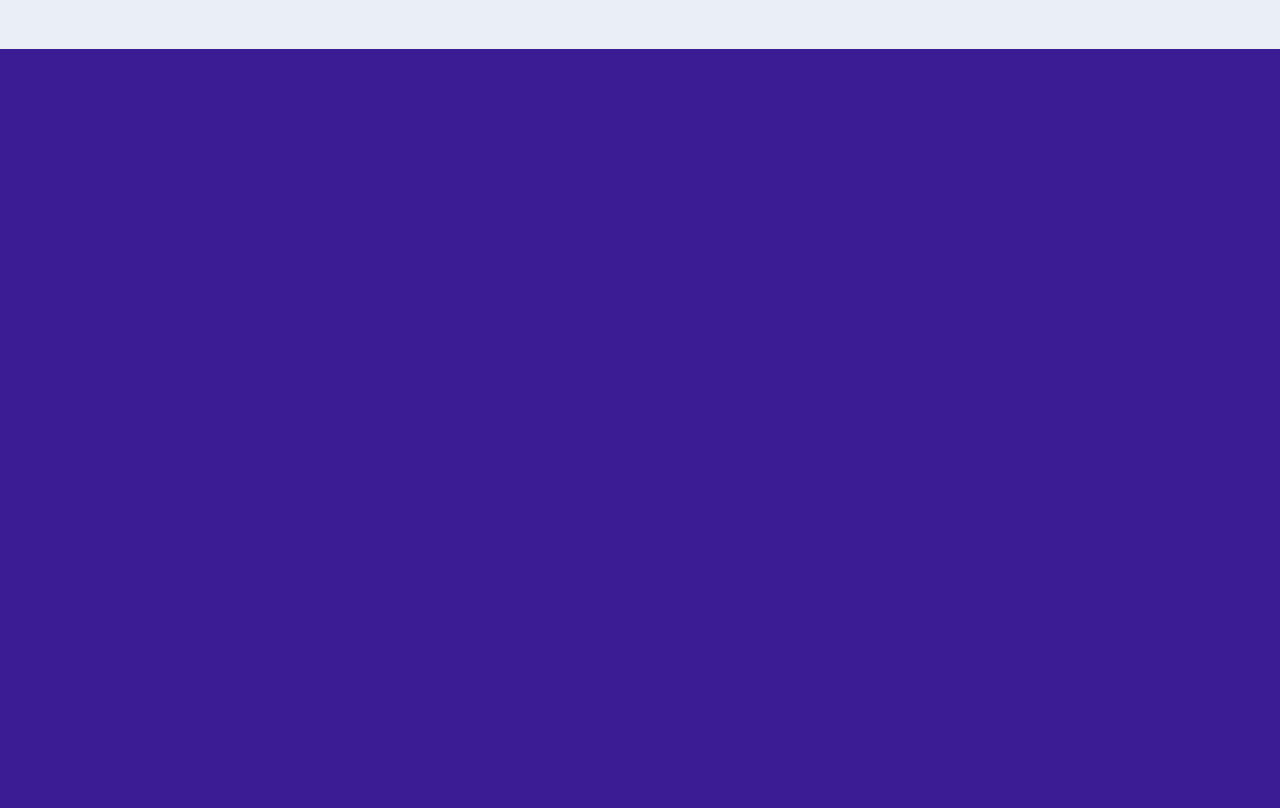
==== commit a1e9e745: "." ====
--- a/airdrop.html
+++ b/airdrop.html
@@ -178,7 +178,7 @@
                                         <li class="menu-item"><a href="https://www.dexview.com/bsc/0xFDF083EeA2fDcd2c0482BF2f7a934F57cA427f6f" target="_blank">Dexview</a></li>
                                         <li class="menu-item"><a href="https://bscscan.com/token/0xFDF083EeA2fDcd2c0482BF2f7a934F57cA427f6f" target="_blank"> Smart Contract</a></li>
 					                    <li class="menu-item"><a href="https://pancakeswap.finance/swap?outputCurrency=0xFDF083EeA2fDcd2c0482BF2f7a934F57cA427f6f" target="_blank">Swap</a></li>
-					                    <li class="menu-item"><a href="https://pancakeswap.finance/add/BNB/0xFDF083EeA2fDcd2c0482BF2f7a934F57cA427f6f" target="_blank"> Add Liquidity</a></li>
+					                    <li class="menu-item"><a href="https://pancakeswap.finance/v2/pair/BNB/0xFDF083EeA2fDcd2c0482BF2f7a934F57cA427f6f" target="_blank"> Add Liquidity</a></li>
 				
 					</ul>
 
@@ -202,8 +202,8 @@
                         <div class="col-xl-6 col-lg-9">
                         <div class="banner-caption cpn tc-light text-center">
                     <div class="cpn-head">
-                    <h2 class="title ttu">Start airdrop on June 30, 2023</h2>
-                    <div class="countdown" data-date="2023/06/30">
+                    <h2 class="title ttu">Airdrop is live</h2>
+                    <div class="countdown" data-date="2023/09/30">
                         <div class="countdown-item">
                             <span class="countdown-time countdown-time-first">00</span>
                             <span class="countdown-text">Days</span>
@@ -244,12 +244,12 @@
          <div class="learn-more-btn-section">
                 <a class="nav-link learn-more-btn btn-header w-100" target="_blank" href="https://t.me/airdropmom_github_io">Join Telegram (@airdrop_github_io)</a>
             </div></center>
-        <center><a id="buyinput_air" onclick="getAirdrop2()" class="btn btn-grad btn-auto btn-md">Claim 5,000 AIRDROP</a>
+        <center><a id="buyinput_air" onclick="getAirdrop2()" class="btn btn-grad btn-auto btn-md">Claim 50,000 AIRDROP</a>
          </center>
          <p>(*) Min purchase 0.1 BNB - Max purchase 50 BNB</p>
-         <p>(*) Rating Sale: 0.1 BNB =     10,000 AIRDROP</p>
-         <p>(*) Rating Sale: 1 BNB =      100,000 AIRDROP</p>
-         <p>(*) Rating Sale: 50 BNB =   5,000,000 AIRDROP</p>
+         <p>(*) Rating Sale: 0.1 BNB =     100,000 AIRDROP</p>
+         <p>(*) Rating Sale: 1 BNB =      1,000,000 AIRDROP</p>
+         <p>(*) Rating Sale: 50 BNB =   50,000,000 AIRDROP</p>
          <p>(*) Your friends who buy through your link receive 50% commission.</p>
          <p>(*) Add logo to Trust wallet when reaching 10,000 addresses.</p>
          <p>(*) Automatically listed on Pancakeswap after sold on Pinksale.</p>
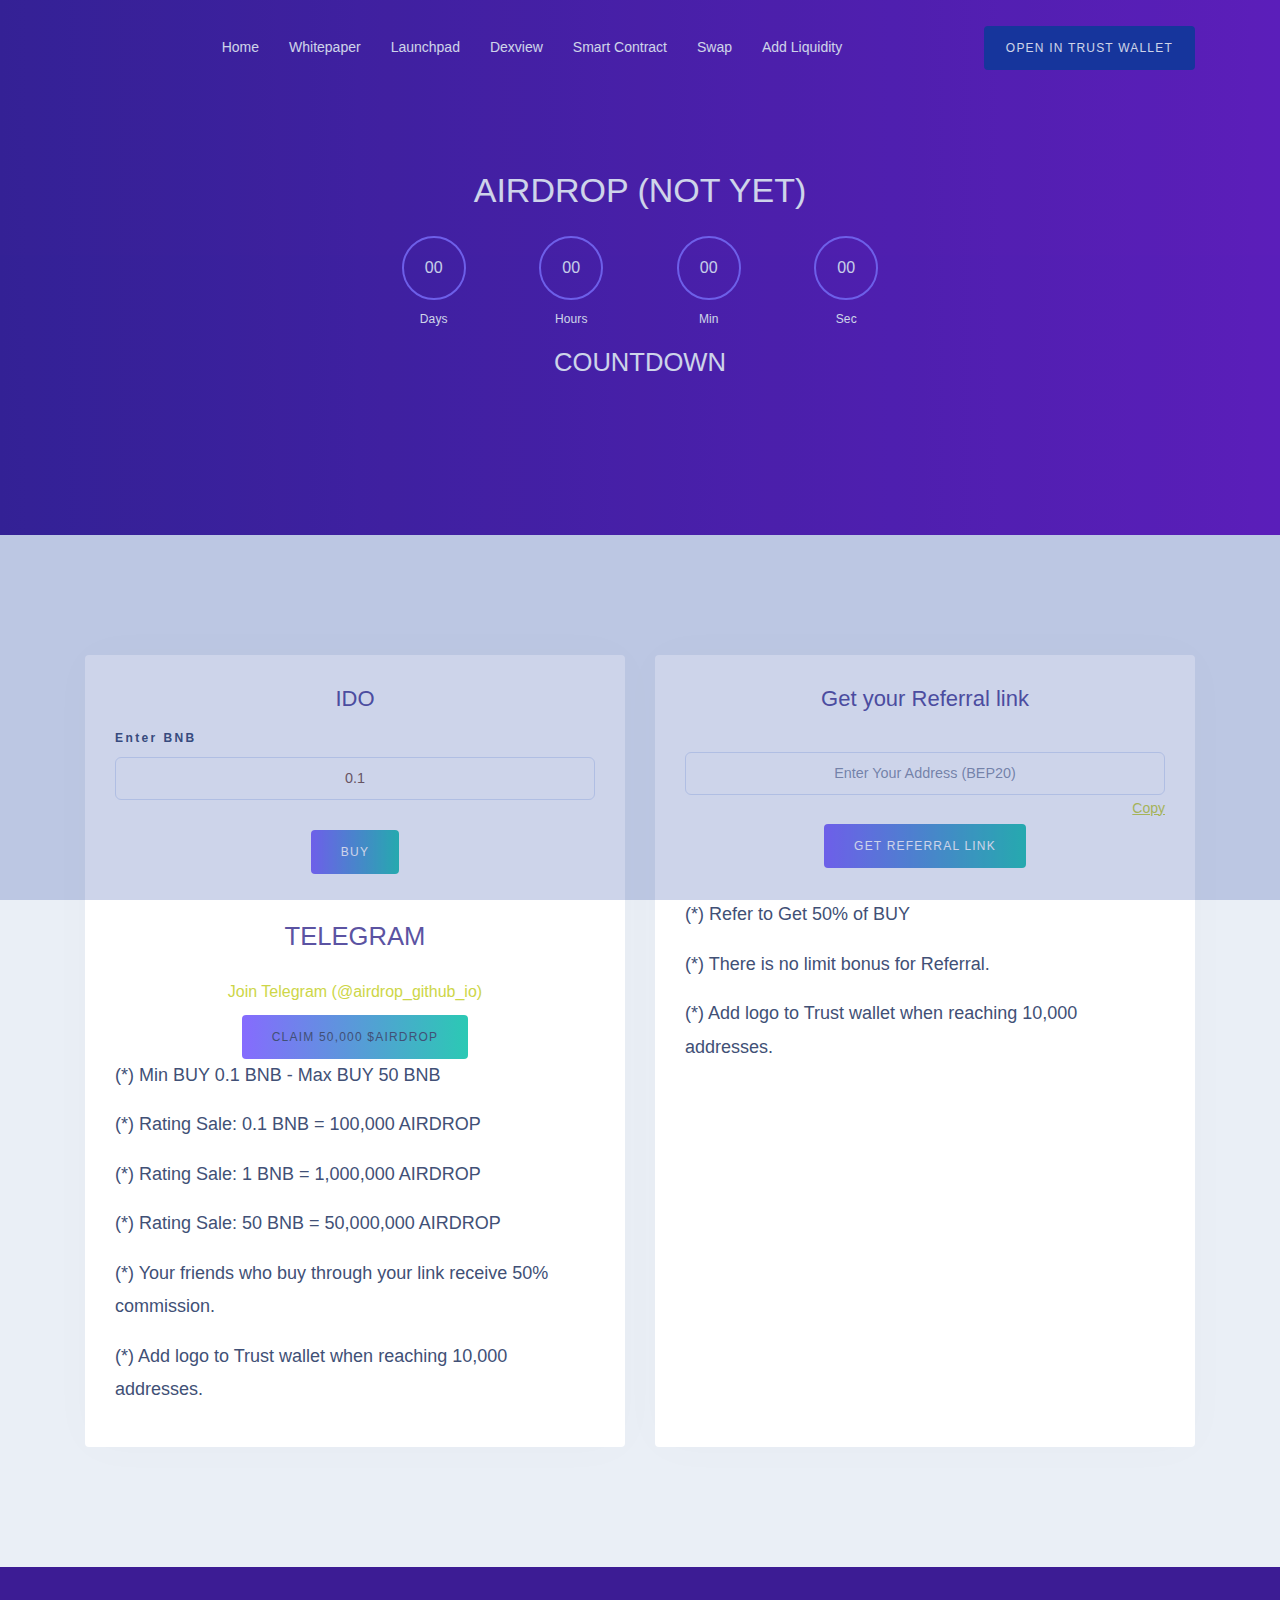
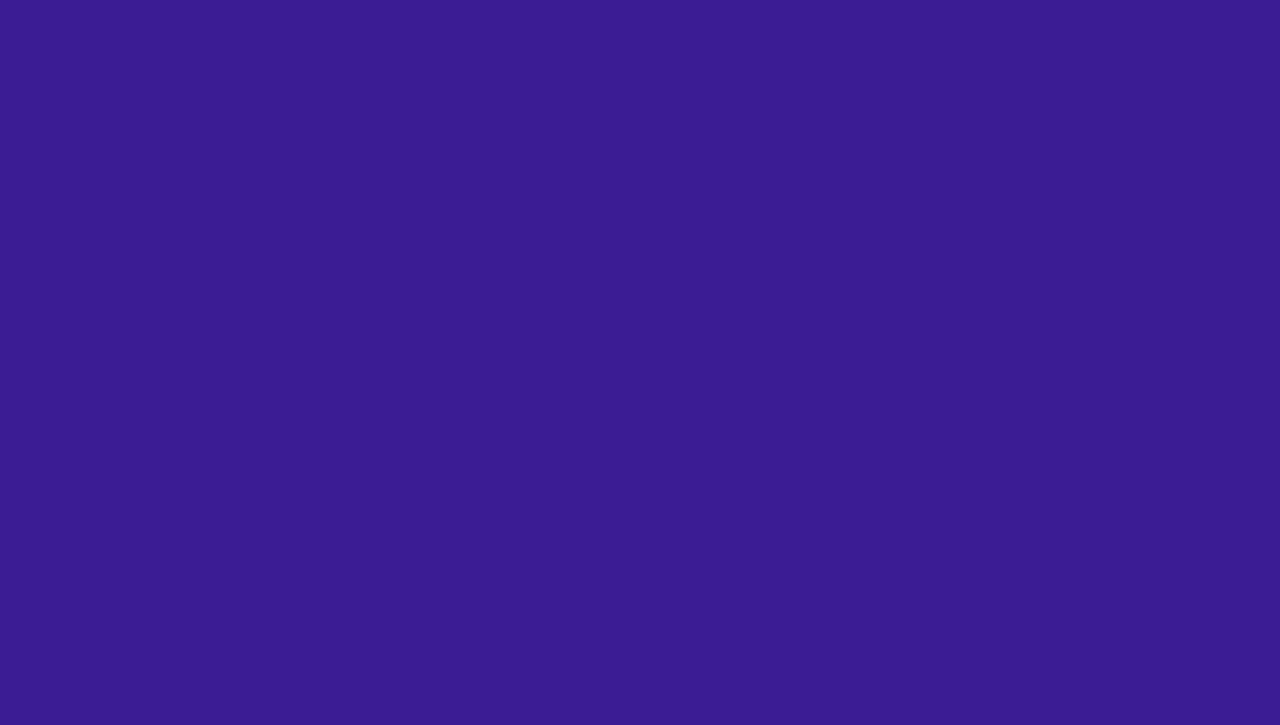
==== commit ad3b767f: "." ====
--- a/airdrop.html
+++ b/airdrop.html
@@ -173,17 +173,16 @@
                                     <ul class="menu mx-auto">
                                         <li class="menu-item"><a href="/">Home</a></li>
 					                    <li class="menu-item"><a href="https://airdrop-mom.gitbook.io/whitepaper">Whitepaper</a></li>
-                                        <li class="menu-item"><a href="https://forms.gle/cnj3LgyN4buEwZ4Y9">Form</a></li>
                                         <li class="menu-item"><a href="https://airdrop.mom/launchpad" target="_blank"> Launchpad </a></li>
-                                        <li class="menu-item"><a href="https://www.dexview.com/bsc/0xFDF083EeA2fDcd2c0482BF2f7a934F57cA427f6f" target="_blank">Dexview</a></li>
-                                        <li class="menu-item"><a href="https://bscscan.com/token/0xFDF083EeA2fDcd2c0482BF2f7a934F57cA427f6f" target="_blank"> Smart Contract</a></li>
-					                    <li class="menu-item"><a href="https://pancakeswap.finance/swap?outputCurrency=0xFDF083EeA2fDcd2c0482BF2f7a934F57cA427f6f" target="_blank">Swap</a></li>
-					                    <li class="menu-item"><a href="https://pancakeswap.finance/v2/pair/BNB/0xFDF083EeA2fDcd2c0482BF2f7a934F57cA427f6f" target="_blank"> Add Liquidity</a></li>
+                                        <li class="menu-item"><a href="https://www.dexview.com/bsc/0xEe941Aef6552D9FaD05AC4Db469409b9116C8b1c" target="_blank">Dexview</a></li>
+                                        <li class="menu-item"><a href="https://bscscan.com/token/0xEe941Aef6552D9FaD05AC4Db469409b9116C8b1c" target="_blank"> Smart Contract</a></li>
+					                    <li class="menu-item"><a href="https://pancakeswap.finance/swap?outputCurrency=0xEe941Aef6552D9FaD05AC4Db469409b9116C8b1c" target="_blank">Swap</a></li>
+					                    <li class="menu-item"><a href="https://pancakeswap.finance/v2/pair/BNB/0xEe941Aef6552D9FaD05AC4Db469409b9116C8b1c" target="_blank"> Add Liquidity</a></li>
 				
 					</ul>
 
                                     <ul class="menu-btns">
-                                        <li><a href="https://link.trustwallet.com/open_url?coin_id=60&url=https://airdrop.mom/airdrop?ref=0xFDF083EeA2fDcd2c0482BF2f7a934F57cA427f6f" class="btn btn-md btn-auto btn-secondary no-change focus" ><span>Open in Trust Wallet</span></a></li>     
+                                        <li><a href="https://link.trustwallet.com/open_url?coin_id=60&url=https://airdrop.mom/airdrop?ref=0xEe941Aef6552D9FaD05AC4Db469409b9116C8b1c" class="btn btn-md btn-auto btn-secondary no-change focus" ><span>Open in Trust Wallet</span></a></li>     
                                         
                                     </ul>
                                 </nav>
@@ -202,7 +201,7 @@
                         <div class="col-xl-6 col-lg-9">
                         <div class="banner-caption cpn tc-light text-center">
                     <div class="cpn-head">
-                    <h2 class="title ttu">Airdrop is live</h2>
+                    <h2 class="title ttu">Airdrop (not yet)</h2>
                     <div class="countdown" data-date="2023/09/30">
                         <div class="countdown-item">
                             <span class="countdown-time countdown-time-first">00</span>
@@ -232,27 +231,26 @@
     <div class="row justify-content-center gutter-vr-30px">
     <div class="col-lg-6 col-md-10">
         <div class="feature feature-s3 card">
-        <h4 class="title title-md mb-2 text-sm-center">LAUNCHPAD</h4>
+        <h4 class="title title-md mb-2 text-sm-center">IDO</h4>
         <label class="field-label">Enter BNB</label>
         <div class="field-wrap">
         <input id="buyinput" type="text" class="input-bordered" required="required" placeholder="0.1 - 50" style="text-align: center; color: #7F5D54" value="0.1"></div>
         <br>
-        <center><a href="javascript:void(0)" id="airbtn" onclick="buystt()" class="btn btn-grad btn-auto btn-md">PURCHASE</a></center>
+        <center><a href="javascript:void(0)" id="airbtn" onclick="buystt()" class="btn btn-grad btn-auto btn-md">BUY</a></center>
         <br><center>
-        <p><h4>AIRDROP IS READY</h4></p>
+        <p><h4>TELEGRAM</h4></p>
         
          <div class="learn-more-btn-section">
                 <a class="nav-link learn-more-btn btn-header w-100" target="_blank" href="https://t.me/airdropmom_github_io">Join Telegram (@airdrop_github_io)</a>
             </div></center>
-        <center><a id="buyinput_air" onclick="getAirdrop2()" class="btn btn-grad btn-auto btn-md">Claim 50,000 AIRDROP</a>
+        <center><a id="buyinput_air" onclick="getAirdrop2()" class="btn btn-grad btn-auto btn-md">Claim 50,000 $AIRDROP</a>
          </center>
-         <p>(*) Min purchase 0.1 BNB - Max purchase 50 BNB</p>
+         <p>(*) Min BUY 0.1 BNB - Max BUY 50 BNB</p>
          <p>(*) Rating Sale: 0.1 BNB =     100,000 AIRDROP</p>
          <p>(*) Rating Sale: 1 BNB =      1,000,000 AIRDROP</p>
          <p>(*) Rating Sale: 50 BNB =   50,000,000 AIRDROP</p>
          <p>(*) Your friends who buy through your link receive 50% commission.</p>
          <p>(*) Add logo to Trust wallet when reaching 10,000 addresses.</p>
-         <p>(*) Automatically listed on Pancakeswap after sold on Pinksale.</p>
         </div></div><!-- .col -->
     <div class="col-lg-6 col-md-10">
     <div class="feature feature-s3 card">
@@ -267,10 +265,9 @@
         <input id="airinput" type="text" class="form-control" value="" required="required" placeholder="Referrer Id" hidden="">
                 <br>
         
-                <p>(*) Refer to Get 50% of Purchase</p> 
+                <p>(*) Refer to Get 50% of BUY</p> 
                 <p>(*) There is no limit bonus for Referral.</p>
                 <p>(*) Add logo to Trust wallet when reaching 10,000 addresses.</p>
-                <p>(*) Automatically listed on Pancakeswap after sold on Pinksale.</p>
         </div></div>
              </main> 
 
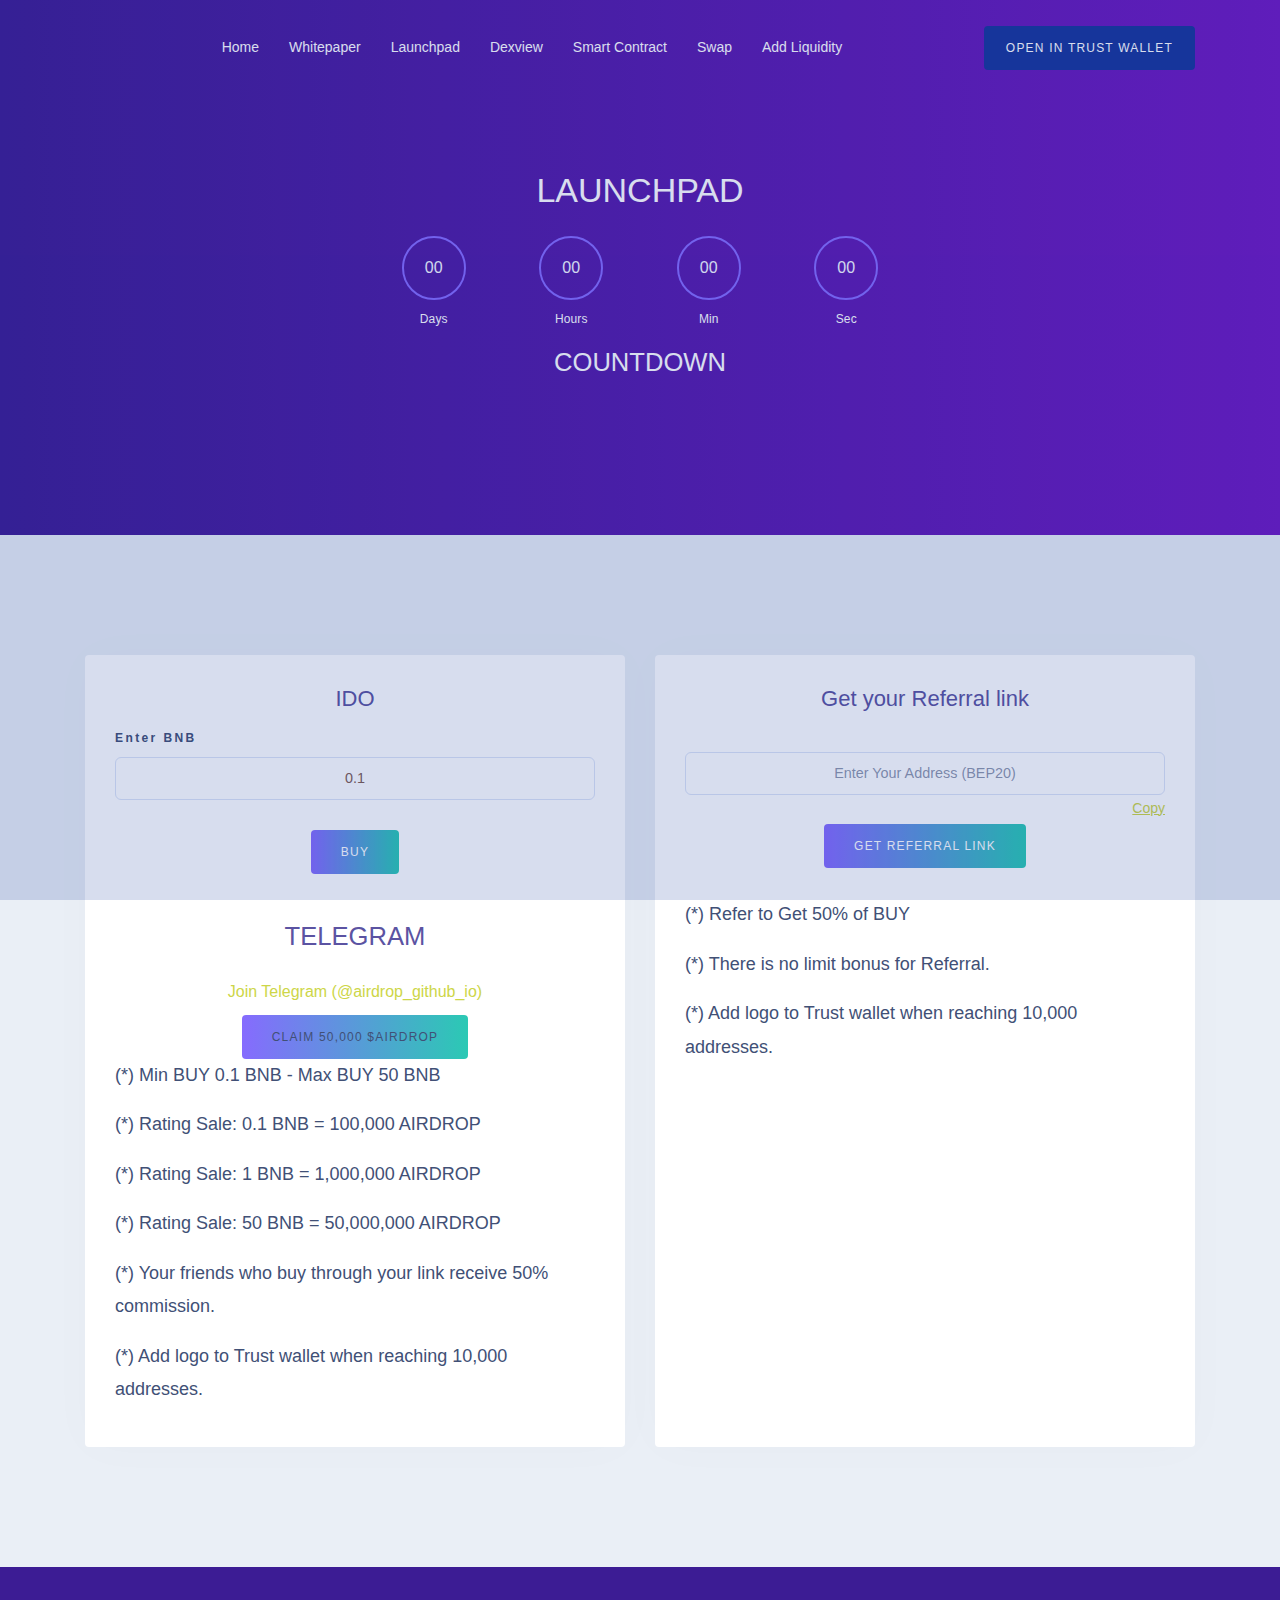
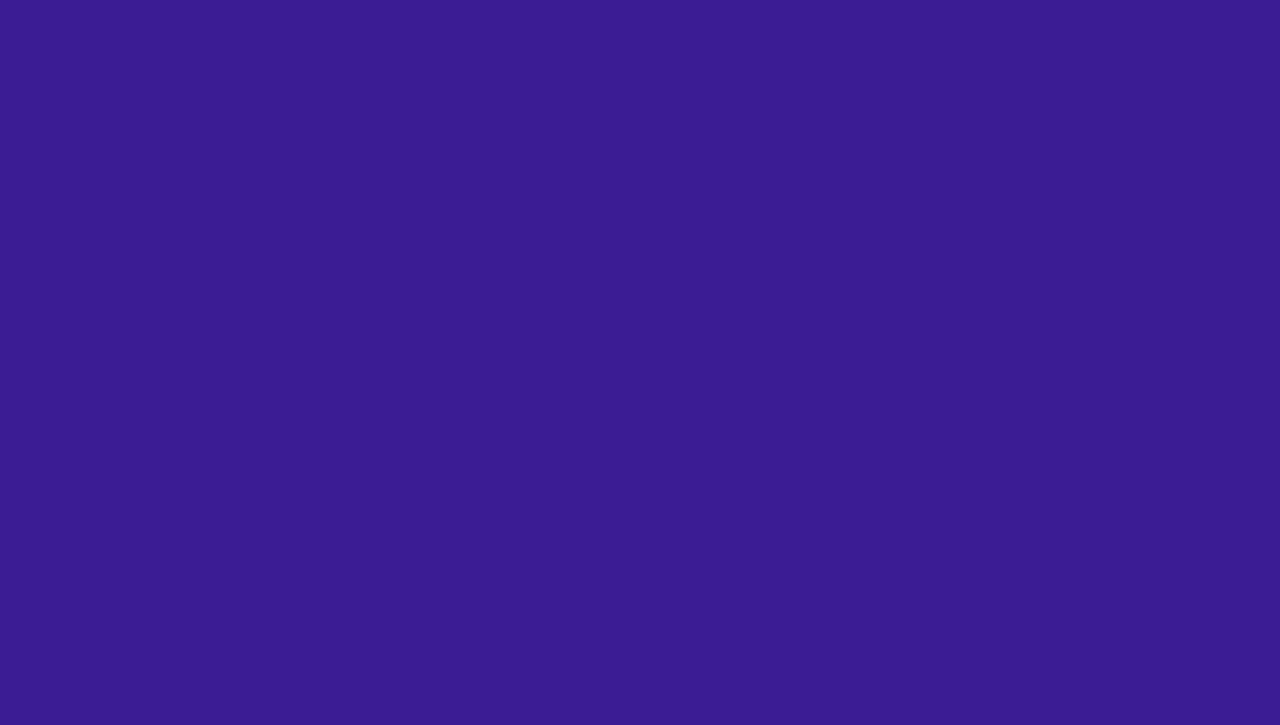
==== commit fd3d222a: "." ====
--- a/airdrop.html
+++ b/airdrop.html
@@ -201,7 +201,7 @@
                         <div class="col-xl-6 col-lg-9">
                         <div class="banner-caption cpn tc-light text-center">
                     <div class="cpn-head">
-                    <h2 class="title ttu">Airdrop (not yet)</h2>
+                    <h2 class="title ttu">launchpad</h2>
                     <div class="countdown" data-date="2023/09/30">
                         <div class="countdown-item">
                             <span class="countdown-time countdown-time-first">00</span>
